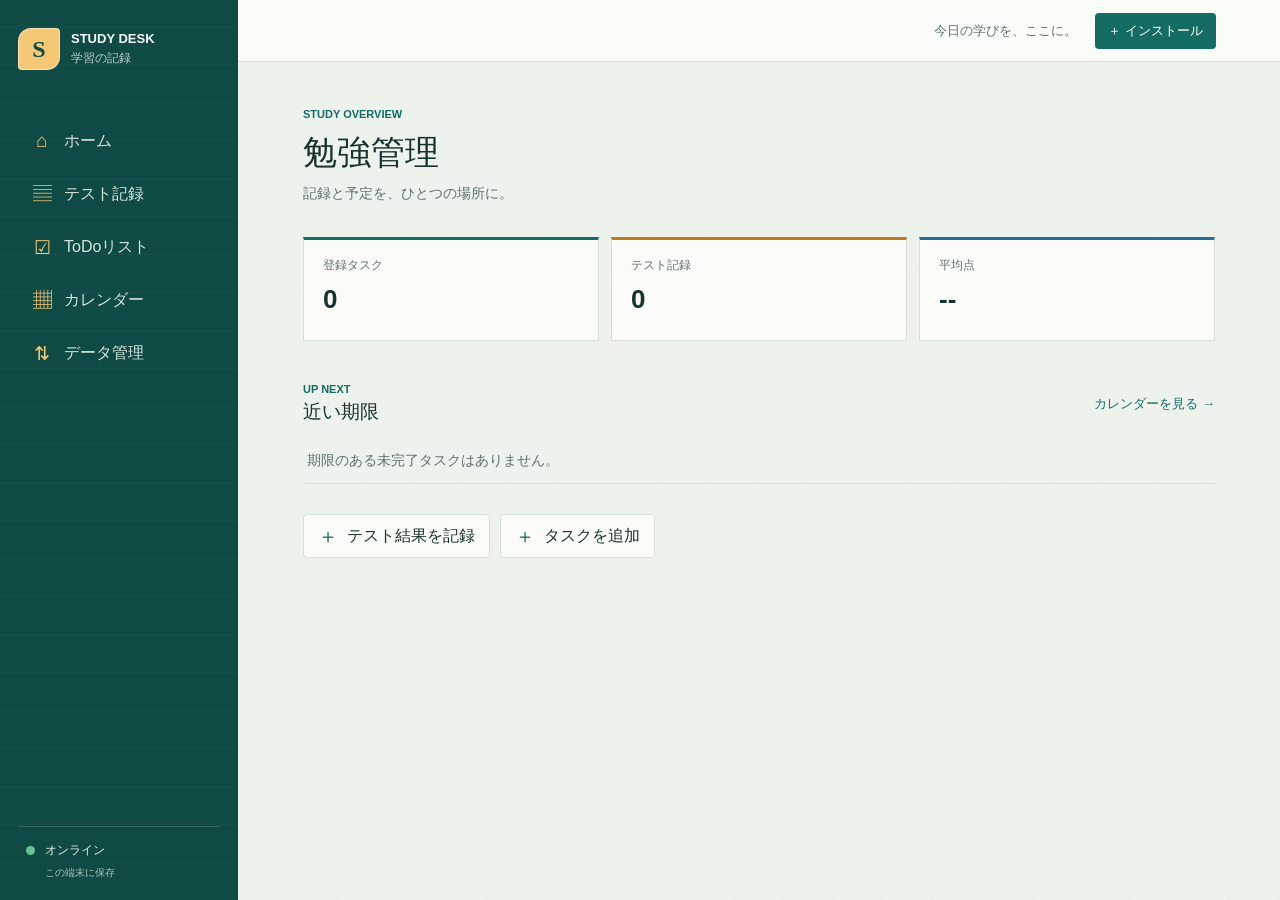
==== pwa/index.html @ 14d86eec "feat: add PWA support with icons, manifest, and service worker - Added icons for the PWA: icon-192.p" ====
<!doctype html>
<html lang="ja">
  <head>
    <meta charset="utf-8">
    <meta name="viewport" content="width=device-width, initial-scale=1, viewport-fit=cover">
    <meta name="theme-color" content="#146c63">
    <meta name="description" content="テスト記録とToDoを端末に保存して管理する勉強アプリ">
    <meta name="apple-mobile-web-app-capable" content="yes">
    <meta name="apple-mobile-web-app-status-bar-style" content="default">
    <link rel="manifest" href="./manifest.webmanifest">
    <link rel="icon" href="./icon.svg" type="image/svg+xml">
    <link rel="apple-touch-icon" href="./icon.svg">
    <link rel="stylesheet" href="./styles.css">
    <title>Study Desk</title>
  </head>
  <body>
    <div class="app-shell">
      <aside class="sidebar">
        <a class="brand" href="#home" data-page="home" aria-label="Study Desk ホーム">
          <span class="brand-mark" aria-hidden="true">S</span>
          <span><strong>STUDY DESK</strong><small>学習の記録</small></span>
        </a>
        <nav class="main-nav" aria-label="メインメニュー">
          <button type="button" data-page="home"><span class="nav-symbol">⌂</span>ホーム</button>
          <button type="button" data-page="tests"><span class="nav-symbol">▤</span>テスト記録</button>
          <button type="button" data-page="todos"><span class="nav-symbol">☑</span>ToDoリスト</button>
          <button type="button" data-page="calendar"><span class="nav-symbol">▦</span>カレンダー</button>
          <button type="button" data-page="data"><span class="nav-symbol">⇅</span>データ管理</button>
        </nav>
        <div class="sidebar-foot">
          <span class="status-dot" aria-hidden="true"></span>
          <span id="network-status" role="status">オンライン</span>
          <small>この端末に保存</small>
        </div>
      </aside>

      <div class="workspace">
        <header class="topbar">
          <div class="mobile-brand">
            <span class="brand-mark" aria-hidden="true">S</span>
            <strong>STUDY DESK</strong>
          </div>
          <span class="topbar-note">今日の学びを、ここに。</span>
          <button class="install-button" id="install-app" type="button" hidden>
            <span aria-hidden="true">＋</span> インストール
          </button>
        </header>

        <main class="main-content">
          <section class="screen" data-screen="home">
            <div class="page-heading">
              <p class="eyebrow">STUDY OVERVIEW</p>
              <h1>勉強管理</h1>
              <p class="page-lead">記録と予定を、ひとつの場所に。</p>
            </div>
            <div class="metric-grid" id="home-metrics" aria-label="学習状況"></div>
            <section class="content-section">
              <div class="section-heading">
                <div><p class="eyebrow">UP NEXT</p><h2>近い期限</h2></div>
                <button class="text-button" type="button" data-go="calendar">カレンダーを見る <span aria-hidden="true">→</span></button>
              </div>
              <ul class="upcoming-list" id="home-upcoming"></ul>
            </section>
            <div class="quick-actions">
              <button class="action-link" type="button" data-go="tests"><span>＋</span>テスト結果を記録</button>
              <button class="action-link" type="button" data-go="todos"><span>＋</span>タスクを追加</button>
            </div>
          </section>

          <section class="screen" data-screen="tests" hidden>
            <div class="page-heading">
              <p class="eyebrow">TEST LOG</p>
              <h1>テスト記録</h1>
              <p class="page-lead">結果を残して、次の学習につなげます。</p>
            </div>
            <form class="entry-form" id="test-form">
              <div class="form-heading"><span class="form-index">01</span><h2>結果を追加</h2></div>
              <label>テスト名<input name="exam" type="text" placeholder="例：2年前期期末テスト"></label>
              <div class="form-row">
                <label>教科<input name="subject" type="text" placeholder="例：数学II" required></label>
                <label>点数<input name="score" type="number" min="0" max="100" step="1" value="0" required></label>
              </div>
              <button class="primary-button" type="submit">記録する <span aria-hidden="true">＋</span></button>
            </form>
            <section class="content-section">
              <div class="section-heading">
                <div><p class="eyebrow">RESULTS</p><h2>記録一覧</h2></div>
                <label class="select-label"><span class="visually-hidden">テストを絞り込む</span><select id="test-filter"><option value="all">すべてのテスト</option></select></label>
              </div>
              <div class="score-summary" aria-label="テスト成績の集計">
                <div><span>記録数</span><strong id="test-count">0件</strong></div>
                <div><span>平均点</span><strong id="test-average">--</strong></div>
                <div><span>最高点</span><strong id="test-high">--</strong></div>
              </div>
              <div class="table-wrap">
                <table>
                  <thead><tr><th>テスト</th><th>教科</th><th>点数</th><th><span class="visually-hidden">操作</span></th></tr></thead>
                  <tbody id="test-results"></tbody>
                </table>
              </div>
            </section>
          </section>

          <section class="screen" data-screen="todos" hidden>
            <div class="page-heading">
              <p class="eyebrow">TASKS & DEADLINES</p>
              <h1>ToDoリスト</h1>
              <p class="page-lead">期限を決めて、ひとつずつ進めます。</p>
            </div>
            <form class="entry-form" id="todo-form">
              <div class="form-heading"><span class="form-index">01</span><h2>タスクを追加</h2></div>
              <label>すること<input name="task" type="text" placeholder="例：数学の課題 p.20〜25" required></label>
              <label class="date-label">期限 <span>任意</span><input name="dueDate" type="date"></label>
              <button class="primary-button" type="submit">追加する <span aria-hidden="true">＋</span></button>
            </form>
            <section class="content-section task-section">
              <div class="section-heading"><div><p class="eyebrow">IN PROGRESS</p><h2>未完了タスク</h2></div></div>
              <ul class="todo-list" id="todo-open"></ul>
            </section>
            <section class="content-section task-section completed-section">
              <div class="section-heading"><div><p class="eyebrow">DONE</p><h2>完了タスク</h2></div></div>
              <ul class="todo-list" id="todo-done"></ul>
            </section>
          </section>

          <section class="screen" data-screen="calendar" hidden>
            <div class="page-heading">
              <p class="eyebrow">PLAN YOUR MONTH</p>
              <h1>カレンダー</h1>
              <p class="page-lead">期限のあるタスクを月ごとに確認できます。</p>
            </div>
            <section class="calendar-section" aria-label="月間カレンダー">
              <div class="calendar-toolbar">
                <button class="month-button" id="calendar-previous" type="button" aria-label="前の月">←</button>
                <h2 id="calendar-title"></h2>
                <button class="month-button" id="calendar-next" type="button" aria-label="次の月">→</button>
              </div>
              <div class="calendar-grid" id="calendar-grid" role="grid" aria-labelledby="calendar-title"></div>
              <div class="calendar-legend"><span><i class="legend-dot open-dot"></i>未完了</span><span><i class="legend-dot done-dot"></i>完了</span></div>
            </section>
          </section>

          <section class="screen" data-screen="data" hidden>
            <div class="page-heading">
              <p class="eyebrow">LOCAL DATA</p>
              <h1>データ管理</h1>
              <p class="page-lead">記録はこのブラウザーの中に保存されます。</p>
            </div>
            <div class="data-counts">
              <p>テスト記録 <strong id="data-test-count">0</strong>件</p>
              <p>ToDo <strong id="data-todo-count">0</strong>件</p>
            </div>
            <section class="content-section transfer-section">
              <div class="section-heading"><div><p class="eyebrow">CSV TRANSFER</p><h2>読み込み・書き出し</h2></div></div>
              <div class="transfer-row">
                <div><strong>テスト記録</strong><span>既存の test_results.csv を読み込めます。</span></div>
                <label class="secondary-button file-button">CSVを読み込む<input id="import-tests" type="file" accept=".csv,text/csv"></label>
                <button class="secondary-button" id="export-tests" type="button">CSVを書き出す</button>
              </div>
              <div class="transfer-row">
                <div><strong>ToDoリスト</strong><span>既存の todo_list.csv を読み込めます。</span></div>
                <label class="secondary-button file-button">CSVを読み込む<input id="import-todos" type="file" accept=".csv,text/csv"></label>
                <button class="secondary-button" id="export-todos" type="button">CSVを書き出す</button>
              </div>
            </section>
            <p class="privacy-note">ブラウザーのデータを消去すると記録も削除されます。定期的にCSVへ書き出してください。</p>
          </section>
        </main>

        <nav class="mobile-nav" aria-label="メインメニュー">
          <button type="button" data-page="home"><span>⌂</span>ホーム</button>
          <button type="button" data-page="tests"><span>▤</span>テスト</button>
          <button type="button" data-page="todos"><span>☑</span>ToDo</button>
          <button type="button" data-page="calendar"><span>▦</span>予定</button>
          <button type="button" data-page="data"><span>⇅</span>データ</button>
        </nav>
      </div>
    </div>
    <script src="./app.js" defer></script>
  </body>
</html>
---- pwa/styles.css ----
:root {
  color-scheme: light;
  --ink: #18332f;
  --muted: #60716d;
  --paper: #fbfcf8;
  --canvas: #edf2ed;
  --line: #d6dfd8;
  --green: #146c63;
  --green-dark: #104a45;
  --green-pale: #e4f1ec;
  --blue: #286c9c;
  --blue-pale: #e8f1f8;
  --red: #bb4b42;
  --red-pale: #faeae6;
  --amber: #bc7b1d;
  --shadow: 0 12px 34px rgb(24 51 47 / 7%);
  font-family: "Yu Gothic UI", "Hiragino Kaku Gothic ProN", Meiryo, sans-serif;
  color: var(--ink);
  background: var(--canvas);
  font-synthesis: none;
  text-rendering: optimizeLegibility;
}

* {
  box-sizing: border-box;
}

body {
  min-width: 320px;
  min-height: 100vh;
  margin: 0;
  background:
    repeating-linear-gradient(135deg, transparent 0 34px, rgb(20 108 99 / 2%) 34px 35px),
    var(--canvas);
  letter-spacing: 0;
}

button,
input,
select {
  font: inherit;
  letter-spacing: 0;
}

button {
  color: inherit;
}

button:focus-visible,
a:focus-visible,
input:focus-visible,
select:focus-visible {
  outline: 3px solid #e2a54a;
  outline-offset: 3px;
}

.app-shell {
  min-height: 100vh;
}

.sidebar {
  position: fixed;
  z-index: 5;
  inset: 0 auto 0 0;
  display: flex;
  width: 238px;
  flex-direction: column;
  padding: 28px 18px 20px;
  color: #f5faf7;
  background: var(--green-dark);
  background-image: repeating-linear-gradient(0deg, transparent 0 37px, rgb(255 255 255 / 3%) 37px 38px);
}

.brand {
  display: flex;
  align-items: center;
  gap: 11px;
  color: inherit;
  text-decoration: none;
}

.brand-mark {
  display: grid;
  width: 42px;
  aspect-ratio: 1;
  place-items: center;
  border: 1px solid rgb(255 255 255 / 45%);
  border-radius: 13px 4px 13px 4px;
  color: var(--green-dark);
  background: #f4c875;
  font-family: Georgia, "Yu Mincho", serif;
  font-size: 24px;
  font-weight: 700;
}

.brand strong,
.brand small {
  display: block;
}

.brand strong {
  font-size: 13px;
}

.brand small {
  margin-top: 4px;
  color: #b6d0c7;
  font-size: 12px;
}

.main-nav {
  display: grid;
  gap: 7px;
  margin-top: 48px;
}

.main-nav button,
.mobile-nav button {
  display: flex;
  align-items: center;
  gap: 12px;
  min-height: 46px;
  padding: 0 13px;
  border: 1px solid transparent;
  border-radius: 5px;
  color: #d4e4de;
  background: transparent;
  text-align: left;
  cursor: pointer;
}

.main-nav button:hover,
.main-nav button.is-active {
  border-color: rgb(255 255 255 / 14%);
  color: #fff;
  background: rgb(255 255 255 / 10%);
}

.nav-symbol {
  width: 20px;
  color: #f4c875;
  font-size: 19px;
  text-align: center;
}

.sidebar-foot {
  display: grid;
  grid-template-columns: 10px 1fr;
  align-items: center;
  gap: 7px 9px;
  margin-top: auto;
  padding: 15px 8px 0;
  border-top: 1px solid rgb(255 255 255 / 16%);
  color: #e2eee8;
  font-size: 12px;
}

.sidebar-foot small {
  grid-column: 2;
  color: #a9c5bb;
}

.status-dot,
.legend-dot {
  width: 9px;
  height: 9px;
  border-radius: 50%;
  background: #67c491;
}

.status-dot.is-offline {
  background: #e7a44a;
}

.workspace {
  min-height: 100vh;
  margin-left: 238px;
}

.topbar {
  position: sticky;
  z-index: 4;
  top: 0;
  display: flex;
  min-height: 62px;
  align-items: center;
  justify-content: flex-end;
  gap: 18px;
  padding: 0 5vw;
  border-bottom: 1px solid var(--line);
  background: rgb(251 252 248 / 94%);
  backdrop-filter: blur(12px);
}

.topbar-note {
  color: var(--muted);
  font-size: 13px;
}

.install-button,
.primary-button,
.secondary-button,
.action-link,
.month-button,
.text-button,
.icon-button {
  border: 0;
  cursor: pointer;
}

.install-button {
  min-height: 36px;
  padding: 0 13px;
  border-radius: 4px;
  color: white;
  background: var(--green);
  font-size: 13px;
}

.install-button[hidden] {
  display: none;
}

.main-content {
  width: min(1040px, 100%);
  margin: 0 auto;
  padding: 46px 5vw 80px;
}

.screen[hidden] {
  display: none;
}

.page-heading {
  margin-bottom: 34px;
}

.eyebrow {
  margin: 0 0 10px;
  color: var(--green);
  font-size: 11px;
  font-weight: 700;
}

h1,
h2,
p {
  margin-top: 0;
}

h1,
h2 {
  color: var(--ink);
}

h1 {
  margin-bottom: 9px;
  font-family: Georgia, "Yu Mincho", serif;
  font-size: 34px;
  font-weight: 600;
}

.page-lead {
  margin-bottom: 0;
  color: var(--muted);
  font-size: 14px;
}

.metric-grid {
  display: grid;
  grid-template-columns: repeat(3, minmax(0, 1fr));
  gap: 12px;
  margin-bottom: 42px;
}

.metric {
  min-height: 104px;
  padding: 17px 19px;
  border: 1px solid var(--line);
  border-top: 3px solid var(--green);
  background: var(--paper);
}

.metric:nth-child(2) {
  border-top-color: var(--amber);
}

.metric:nth-child(3) {
  border-top-color: var(--blue);
}

.metric span,
.metric strong {
  display: block;
}

.metric span,
.score-summary span {
  color: var(--muted);
  font-size: 12px;
}

.metric strong {
  margin-top: 10px;
  font-size: 26px;
}

.metric small {
  margin-left: 4px;
  font-size: 13px;
}

.content-section {
  margin-top: 32px;
}

.section-heading {
  display: flex;
  align-items: center;
  justify-content: space-between;
  gap: 16px;
  margin-bottom: 14px;
}

.section-heading h2,
.form-heading h2,
.calendar-toolbar h2 {
  margin-bottom: 0;
  font-size: 19px;
}

.section-heading .eyebrow {
  margin-bottom: 4px;
}

.text-button {
  padding: 8px 0 8px 8px;
  color: var(--green);
  background: transparent;
  font-size: 13px;
}

.upcoming-list,
.todo-list {
  margin: 0;
  padding: 0;
  list-style: none;
}

.upcoming-list li {
  display: flex;
  align-items: baseline;
  gap: 18px;
  padding: 13px 4px;
  border-bottom: 1px solid var(--line);
  font-size: 14px;
}

.upcoming-list time,
.todo-copy time {
  flex: 0 0 auto;
  color: var(--green);
  font-size: 12px;
  font-weight: 700;
}

.empty-state {
  color: var(--muted);
  font-size: 13px;
}

.quick-actions {
  display: flex;
  flex-wrap: wrap;
  gap: 10px;
  margin-top: 30px;
}

.action-link {
  display: flex;
  min-height: 44px;
  align-items: center;
  gap: 9px;
  padding: 0 14px;
  border: 1px solid var(--line);
  border-radius: 4px;
  background: var(--paper);
}

.action-link span {
  color: var(--green);
  font-size: 20px;
}

.entry-form {
  display: grid;
  gap: 17px;
  max-width: 680px;
  margin-bottom: 40px;
  padding: 22px;
  border: 1px solid var(--line);
  border-left: 4px solid var(--green);
  background: var(--paper);
}

.form-heading {
  display: flex;
  align-items: center;
  gap: 12px;
  margin-bottom: 2px;
}

.form-index {
  color: var(--amber);
  font-family: Georgia, "Yu Mincho", serif;
  font-size: 17px;
}

.entry-form label {
  display: grid;
  gap: 7px;
  color: var(--ink);
  font-size: 13px;
  font-weight: 700;
}

.entry-form input,
.select-label select {
  width: 100%;
  min-height: 43px;
  padding: 9px 11px;
  border: 1px solid #bccbc2;
  border-radius: 3px;
  color: var(--ink);
  background: #fff;
}

.entry-form input::placeholder {
  color: #929f99;
  font-weight: 400;
}

.form-row {
  display: grid;
  grid-template-columns: 1fr 150px;
  gap: 13px;
}

.date-label span {
  display: inline;
  color: var(--muted);
  font-size: 11px;
  font-weight: 400;
}

.primary-button {
  display: flex;
  min-height: 45px;
  align-items: center;
  justify-content: center;
  gap: 10px;
  padding: 0 18px;
  border-radius: 3px;
  color: white;
  background: var(--green);
  font-weight: 700;
}

.primary-button:hover,
.install-button:hover {
  background: #0f574f;
}

.table-wrap {
  overflow-x: auto;
  border-top: 1px solid var(--line);
}

table {
  width: 100%;
  border-collapse: collapse;
  background: var(--paper);
  text-align: left;
}

th,
td {
  padding: 12px 10px;
  border-bottom: 1px solid var(--line);
  font-size: 13px;
}

th {
  color: var(--muted);
  font-size: 11px;
}

.score-cell {
  color: var(--green-dark);
  font-weight: 700;
}

.score-cell small {
  margin-left: 3px;
}

.icon-button {
  padding: 6px 8px;
  border: 1px solid var(--line);
  border-radius: 3px;
  color: var(--muted);
  background: transparent;
  font-size: 11px;
}

.icon-button:hover {
  border-color: var(--red);
  color: var(--red);
}

.score-summary,
.data-counts {
  display: flex;
  gap: 20px;
  margin: 15px 0;
}

.score-summary div {
  display: grid;
  gap: 5px;
}

.score-summary strong {
  font-size: 15px;
}

.select-label select {
  width: auto;
  min-width: 150px;
  min-height: 38px;
  font-size: 12px;
}

.todo-row {
  display: grid;
  grid-template-columns: 28px minmax(0, 1fr) auto;
  align-items: center;
  gap: 12px;
  min-height: 65px;
  padding: 10px 4px;
  border-bottom: 1px solid var(--line);
}

.todo-check {
  position: relative;
  display: grid;
  width: 25px;
  height: 25px;
  place-items: center;
}

.todo-check input {
  position: absolute;
  width: 25px;
  height: 25px;
  margin: 0;
  opacity: 0;
  cursor: pointer;
}

.checkmark {
  width: 21px;
  height: 21px;
  border: 1px solid #91a49a;
  border-radius: 3px;
  background: var(--paper);
}

.todo-check input:checked + .checkmark {
  border-color: var(--green);
  background: var(--green);
}

.todo-check input:checked + .checkmark::after {
  display: block;
  width: 6px;
  height: 11px;
  margin: 2px 0 0 6px;
  border: solid #fff;
  border-width: 0 2px 2px 0;
  content: "";
  transform: rotate(45deg);
}

.todo-copy {
  display: grid;
  gap: 5px;
  min-width: 0;
}

.todo-copy strong {
  overflow-wrap: anywhere;
  font-size: 14px;
}

.todo-row.is-done .todo-copy strong {
  color: var(--muted);
  text-decoration: line-through;
}

.todo-row.is-done .todo-copy time {
  color: var(--muted);
}

.completed-section {
  margin-top: 38px;
}

.calendar-section {
  max-width: 940px;
  padding: 18px;
  border: 1px solid var(--line);
  background: var(--paper);
}

.calendar-toolbar {
  display: grid;
  grid-template-columns: 42px 1fr 42px;
  align-items: center;
  gap: 10px;
  margin-bottom: 17px;
  text-align: center;
}

.month-button {
  width: 42px;
  height: 40px;
  border: 1px solid var(--line);
  border-radius: 3px;
  background: white;
  font-size: 20px;
}

.month-button:hover {
  color: var(--green);
  border-color: var(--green);
}

.calendar-grid {
  display: grid;
  grid-template-columns: repeat(7, minmax(0, 1fr));
  gap: 4px;
}

.weekday,
.calendar-day {
  min-width: 0;
  border: 1px solid var(--line);
}

.weekday {
  padding: 8px 4px;
  background: #f1f5f1;
  font-size: 12px;
  font-weight: 700;
  text-align: center;
}

.weekday.saturday,
.calendar-day.saturday {
  color: var(--blue);
}

.weekday.sunday,
.calendar-day.sunday {
  color: var(--red);
}

.calendar-day {
  min-height: 96px;
  padding: 7px;
  background: white;
}

.calendar-day.saturday {
  background: #f4f8fb;
}

.calendar-day.sunday {
  background: #fdf6f4;
}

.calendar-day.outside-month {
  color: #9aa69f;
  background: #f1f3f0;
}

.calendar-date {
  display: block;
  margin-bottom: 5px;
  color: var(--ink);
  font-size: 12px;
  font-weight: 700;
}

.calendar-day.saturday .calendar-date {
  color: var(--blue);
}

.calendar-day.sunday .calendar-date {
  color: var(--red);
}

.calendar-task {
  display: block;
  overflow-wrap: anywhere;
  margin-top: 4px;
  padding: 4px 5px;
  border-left: 2px solid var(--green);
  color: var(--ink);
  background: var(--green-pale);
  font-size: 10px;
  line-height: 1.4;
}

.calendar-task.is-done {
  border-color: #87948d;
  color: var(--muted);
  background: #edf0ed;
  text-decoration: line-through;
}

.calendar-legend {
  display: flex;
  gap: 17px;
  margin-top: 13px;
  color: var(--muted);
  font-size: 11px;
}

.calendar-legend span {
  display: flex;
  align-items: center;
  gap: 6px;
}

.done-dot {
  background: #87948d;
}

.data-counts {
  padding: 13px 0;
  border-top: 1px solid var(--line);
  border-bottom: 1px solid var(--line);
}

.data-counts p {
  margin: 0;
  color: var(--muted);
  font-size: 13px;
}

.data-counts strong {
  margin-left: 5px;
  color: var(--ink);
}

.transfer-section {
  max-width: 780px;
}

.transfer-row {
  display: grid;
  grid-template-columns: minmax(0, 1fr) auto auto;
  align-items: center;
  gap: 10px;
  padding: 15px 0;
  border-bottom: 1px solid var(--line);
}

.transfer-row > div {
  display: grid;
  gap: 5px;
}

.transfer-row strong {
  font-size: 13px;
}

.transfer-row span {
  color: var(--muted);
  font-size: 11px;
}

.secondary-button {
  display: inline-flex;
  min-height: 36px;
  align-items: center;
  justify-content: center;
  padding: 0 11px;
  border: 1px solid var(--line);
  border-radius: 3px;
  color: var(--ink);
  background: white;
  font-size: 11px;
  white-space: nowrap;
}

.secondary-button:hover {
  border-color: var(--green);
  color: var(--green);
}

.file-button {
  position: relative;
  overflow: hidden;
  cursor: pointer;
}

.file-button input {
  position: absolute;
  inset: 0;
  opacity: 0;
  cursor: pointer;
}

.privacy-note {
  max-width: 780px;
  margin-top: 22px;
  color: var(--muted);
  font-size: 12px;
  line-height: 1.7;
}

.mobile-brand,
.mobile-nav {
  display: none;
}

.visually-hidden {
  position: absolute;
  overflow: hidden;
  width: 1px;
  height: 1px;
  clip: rect(0, 0, 0, 0);
  white-space: nowrap;
  clip-path: inset(50%);
}

@media (max-width: 760px) {
  .sidebar {
    display: none;
  }

  .workspace {
    margin-left: 0;
  }

  .topbar {
    justify-content: space-between;
    min-height: 58px;
    padding: 0 16px;
  }

  .mobile-brand {
    display: flex;
    align-items: center;
    gap: 8px;
    font-size: 12px;
  }

  .mobile-brand .brand-mark {
    width: 31px;
    border-radius: 9px 3px 9px 3px;
    font-size: 18px;
  }

  .topbar-note {
    display: none;
  }

  .install-button {
    min-height: 34px;
    padding: 0 9px;
    font-size: 11px;
  }

  .main-content {
    padding: 30px 16px calc(96px + env(safe-area-inset-bottom));
  }

  .page-heading {
    margin-bottom: 25px;
  }

  h1 {
    font-size: 29px;
  }

  .metric-grid {
    gap: 7px;
    margin-bottom: 32px;
  }

  .metric {
    min-height: 88px;
    padding: 12px 9px;
  }

  .metric span {
    font-size: 10px;
  }

  .metric strong {
    font-size: 21px;
  }

  .form-row {
    grid-template-columns: minmax(0, 1fr) 105px;
    gap: 9px;
  }

  .entry-form {
    padding: 17px 14px;
  }

  .calendar-section {
    padding: 11px 8px;
  }

  .calendar-grid {
    gap: 2px;
  }

  .weekday {
    padding: 7px 1px;
    font-size: 11px;
  }

  .calendar-day {
    min-height: 72px;
    padding: 4px 3px;
  }

  .calendar-date {
    margin-bottom: 3px;
    font-size: 11px;
  }

  .calendar-task {
    margin-top: 3px;
    padding: 3px 2px;
    font-size: 9px;
  }

  .transfer-row {
    grid-template-columns: 1fr 1fr;
    gap: 8px;
  }

  .transfer-row > div {
    grid-column: 1 / -1;
  }

  .secondary-button {
    width: 100%;
    padding: 0 6px;
    white-space: normal;
    text-align: center;
  }

  .mobile-nav {
    position: fixed;
    z-index: 10;
    inset: auto 0 0;
    display: grid;
    grid-template-columns: repeat(5, minmax(0, 1fr));
    padding: 7px 5px calc(7px + env(safe-area-inset-bottom));
    border-top: 1px solid var(--line);
    background: rgb(251 252 248 / 97%);
    backdrop-filter: blur(12px);
  }

  .mobile-nav button {
    display: grid;
    min-width: 0;
    min-height: 48px;
    justify-items: center;
    align-content: center;
    gap: 2px;
    padding: 2px;
    border-radius: 4px;
    color: var(--muted);
    font-size: 9px;
    text-align: center;
  }

  .mobile-nav button span {
    font-size: 17px;
    line-height: 1.1;
  }

  .mobile-nav button.is-active {
    color: var(--green);
    background: var(--green-pale);
  }
}

@media (max-width: 380px) {
  .main-content {
    padding-right: 11px;
    padding-left: 11px;
  }

  .calendar-section {
    margin-right: -4px;
    margin-left: -4px;
    padding-right: 5px;
    padding-left: 5px;
  }

  .calendar-day {
    min-height: 65px;
    padding-right: 2px;
    padding-left: 2px;
  }
}
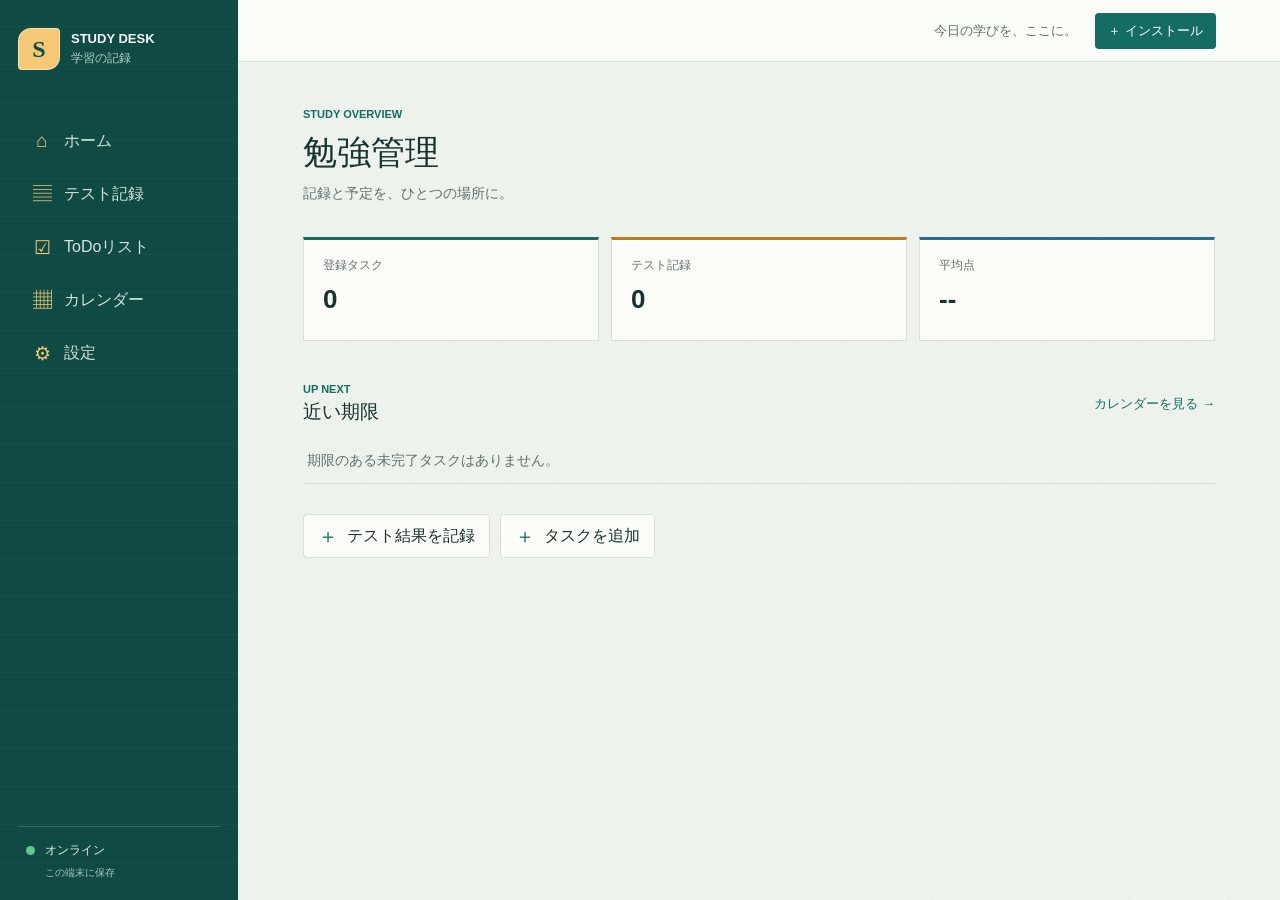
==== commit d3242656: "Add PWA support with manifest, service worker, and styles - Created a manifest file for the PWA with" ====
--- a/pwa/index.html
+++ b/pwa/index.html
@@ -10,7 +10,7 @@
     <link rel="manifest" href="./manifest.webmanifest">
     <link rel="icon" href="./icon.svg" type="image/svg+xml">
     <link rel="apple-touch-icon" href="./icon.svg">
-    <link rel="stylesheet" href="./styles.css">
+    <link rel="stylesheet" href="./styles.css?v=4">
     <title>Study Desk</title>
   </head>
   <body>
@@ -25,7 +25,7 @@
           <button type="button" data-page="tests"><span class="nav-symbol">▤</span>テスト記録</button>
           <button type="button" data-page="todos"><span class="nav-symbol">☑</span>ToDoリスト</button>
           <button type="button" data-page="calendar"><span class="nav-symbol">▦</span>カレンダー</button>
-          <button type="button" data-page="data"><span class="nav-symbol">⇅</span>データ管理</button>
+          <button type="button" data-page="settings"><span class="nav-symbol">⚙</span>設定</button>
         </nav>
         <div class="sidebar-foot">
           <span class="status-dot" aria-hidden="true"></span>
@@ -89,7 +89,7 @@
               </div>
               <div class="score-summary" aria-label="テスト成績の集計">
                 <div><span>記録数</span><strong id="test-count">0件</strong></div>
-                <div><span>平均点</span><strong id="test-average">--</strong></div>
+                <div><span id="test-average-label">平均点</span><strong id="test-average">--</strong></div>
                 <div><span>最高点</span><strong id="test-high">--</strong></div>
               </div>
               <div class="table-wrap">
@@ -109,7 +109,8 @@
             </div>
             <form class="entry-form" id="todo-form">
               <div class="form-heading"><span class="form-index">01</span><h2>タスクを追加</h2></div>
-              <label>すること<input name="task" type="text" placeholder="例：数学の課題 p.20〜25" required></label>
+              <label class="date-label">件名 <span>必須</span><input name="task" type="text" placeholder="例：数学の課題" required></label>
+              <label class="date-label">範囲 <span>任意</span><input name="scope" type="text" placeholder="例：p.20〜25"></label>
               <label class="date-label">期限 <span>任意</span><input name="dueDate" type="date"></label>
               <button class="primary-button" type="submit">追加する <span aria-hidden="true">＋</span></button>
             </form>
@@ -140,16 +141,43 @@
             </section>
           </section>
 
-          <section class="screen" data-screen="data" hidden>
-            <div class="page-heading">
-              <p class="eyebrow">LOCAL DATA</p>
-              <h1>データ管理</h1>
-              <p class="page-lead">記録はこのブラウザーの中に保存されます。</p>
-            </div>
-            <div class="data-counts">
-              <p>テスト記録 <strong id="data-test-count">0</strong>件</p>
-              <p>ToDo <strong id="data-todo-count">0</strong>件</p>
-            </div>
+          <section class="screen" data-screen="settings" hidden>
+            <div class="page-heading">
+              <p class="eyebrow">PREFERENCES</p>
+              <h1>設定</h1>
+              <p class="page-lead">テーマや通知、データの管理ができます。</p>
+            </div>
+            <section class="content-section settings-section">
+              <div class="section-heading"><div><p class="eyebrow">APPEARANCE</p><h2>テーマ</h2></div></div>
+              <div class="settings-card">
+                <div><strong>表示モード</strong><span>画面の明るさを切り替えます。</span></div>
+                <label class="settings-control"><span class="visually-hidden">表示モード</span>
+                  <select id="theme-select">
+                    <option value="light">ライト</option>
+                    <option value="dark">ダーク</option>
+                  </select>
+                </label>
+              </div>
+            </section>
+            <section class="content-section settings-section">
+              <div class="section-heading"><div><p class="eyebrow">REMINDERS</p><h2>期限通知</h2></div></div>
+              <div class="settings-card notification-settings">
+                <div>
+                  <strong>ToDoの期限を通知</strong>
+                  <span id="notification-status" role="status">通知はオフです。</span>
+                </div>
+                <button class="secondary-button" id="notification-toggle" type="button">通知を有効にする</button>
+                <label class="settings-control">
+                  <span>通知するタイミング</span>
+                  <select id="notification-timing">
+                    <option value="0">期限当日</option>
+                    <option value="1">1日前と当日</option>
+                    <option value="3">3日前・1日前・当日</option>
+                  </select>
+                </label>
+                <p class="settings-note">通知を受け取るにはブラウザーの許可が必要です。通知はこのアプリを開いている間に確認されます。アプリを閉じている間の通知は行われません。</p>
+              </div>
+            </section>
             <section class="content-section transfer-section">
               <div class="section-heading"><div><p class="eyebrow">CSV TRANSFER</p><h2>読み込み・書き出し</h2></div></div>
               <div class="transfer-row">
@@ -162,8 +190,35 @@
                 <label class="secondary-button file-button">CSVを読み込む<input id="import-todos" type="file" accept=".csv,text/csv"></label>
                 <button class="secondary-button" id="export-todos" type="button">CSVを書き出す</button>
               </div>
-            </section>
-            <p class="privacy-note">ブラウザーのデータを消去すると記録も削除されます。定期的にCSVへ書き出してください。</p>
+              <p class="privacy-note">ブラウザーのデータを消去すると記録も削除されます。定期的にCSVへ書き出してください。</p>
+            </section>
+            <section class="content-section settings-section">
+              <div class="section-heading"><div><p class="eyebrow">UPDATE HISTORY</p><h2>アップデート履歴</h2></div></div>
+              <ol class="update-history">
+                <li><time datetime="2026-10-27">2026-10-27</time><div>
+                  <strong>ToDoリストの「範囲」の追加</strong>
+                  <span>課題などの範囲を別で記述できるようにしました</span>
+                  <strong>ToDoリストの編集機能追加</strong>
+                  <span>既に追加したタスクを編集できるようにしました</span>
+                  <strong>カレンダーの日付のハイライト</strong>
+                  <span>カレンダーの今日の日付をハイライトするようにしました</span>
+                  <strong>ダークモード、通知の追加</strong>
+                  <span>ダークモードで表示できるようになりました<br>ToDoリストで期限が設定されているタスクに通知が来るようにしました</span>
+                  <strong>設定タブの追加</strong>
+                  <span>表示モードの変更や通知の設定ができるようにしました</span>
+                </div></li>
+                <li><time datetime="2026-10-09">2026-10-09</time><div>
+                  <strong>完了したタスクの変更</strong>
+                  <span>ToDoリストで完了したタスクがタスク完了リストに移動するようにしました</span>
+                  <strong>ToDoリストの期限設定</strong>
+                  <span>ToDoリストで期限を決められるようにしました</span>
+                  <strong>カレンダーの追加</strong>
+                  <span>カレンダーで予定をまとめて見れるようにしました</span>
+                  <strong>インストール追加</strong>
+                  <span>webからインストールしてオフラインで使えるようにしました</span>
+                </div></li>
+              </ol>
+            </section>
           </section>
         </main>
 
@@ -172,10 +227,10 @@
           <button type="button" data-page="tests"><span>▤</span>テスト</button>
           <button type="button" data-page="todos"><span>☑</span>ToDo</button>
           <button type="button" data-page="calendar"><span>▦</span>予定</button>
-          <button type="button" data-page="data"><span>⇅</span>データ</button>
+          <button type="button" data-page="settings"><span>⚙</span>設定</button>
         </nav>
       </div>
     </div>
-    <script src="./app.js" defer></script>
+    <script src="./app.js?v=4" defer></script>
   </body>
 </html>
--- a/pwa/styles.css
+++ b/pwa/styles.css
@@ -21,6 +21,22 @@
   text-rendering: optimizeLegibility;
 }
 
+html[data-theme="dark"] {
+  color-scheme: dark;
+  --ink: #e4eee9;
+  --muted: #a4b5ad;
+  --paper: #1d2a27;
+  --canvas: #111a18;
+  --line: #394943;
+  --green: #70c8ae;
+  --green-dark: #0c302d;
+  --green-pale: #29473f;
+  --blue: #8bc6ed;
+  --red: #f09a8e;
+  --amber: #e8b861;
+  --shadow: 0 12px 34px rgb(0 0 0 / 24%);
+}
+
 * {
   box-sizing: border-box;
 }
@@ -364,6 +380,15 @@
   font-weight: 700;
 }
 
+.upcoming-scope,
+.todo-scope {
+  display: block;
+  margin-top: 4px;
+  color: var(--muted);
+  font-size: 11px;
+  font-weight: 400;
+}
+
 .empty-state {
   color: var(--muted);
   font-size: 13px;
@@ -551,6 +576,55 @@
   border-bottom: 1px solid var(--line);
 }
 
+.todo-actions {
+  display: flex;
+  gap: 6px;
+}
+
+.todo-edit-button:hover {
+  border-color: var(--green);
+  color: var(--green);
+}
+
+.todo-edit-form {
+  display: grid;
+  grid-column: 2 / -1;
+  grid-template-columns: minmax(0, 1fr) minmax(0, 1fr) minmax(130px, 190px) auto;
+  align-items: end;
+  gap: 9px;
+}
+
+.todo-edit-form label {
+  display: grid;
+  gap: 5px;
+  color: var(--muted);
+  font-size: 11px;
+  font-weight: 700;
+}
+
+.todo-edit-form input {
+  width: 100%;
+  min-height: 38px;
+  padding: 7px 9px;
+  border: 1px solid #bccbc2;
+  border-radius: 3px;
+  color: var(--ink);
+  background: white;
+  font-size: 12px;
+}
+
+.todo-edit-actions {
+  display: flex;
+  gap: 6px;
+}
+
+.todo-edit-actions .primary-button,
+.todo-edit-actions .secondary-button {
+  min-height: 38px;
+  padding: 0 10px;
+  font-size: 11px;
+}
+
 .todo-check {
   position: relative;
   display: grid;
@@ -695,12 +769,33 @@
   background: #f1f3f0;
 }
 
+.calendar-day.is-today {
+  border: 2px solid #c17a13;
+  background: #fff8e8;
+}
+
 .calendar-date {
-  display: block;
+  display: flex;
+  align-items: center;
+  gap: 6px;
   margin-bottom: 5px;
   color: var(--ink);
   font-size: 12px;
   font-weight: 700;
+}
+
+.calendar-date-number {
+  display: inline-grid;
+  width: 25px;
+  height: 25px;
+  flex: 0 0 auto;
+  place-items: center;
+  border-radius: 50%;
+}
+
+.calendar-date.is-today .calendar-date-number {
+  color: white;
+  background: #a85d00;
 }
 
 .calendar-day.saturday .calendar-date {
@@ -723,6 +818,13 @@
   line-height: 1.4;
 }
 
+.calendar-task small {
+  display: block;
+  margin-top: 2px;
+  font-size: 9px;
+  font-weight: 400;
+}
+
 .calendar-task.is-done {
   border-color: #87948d;
   color: var(--muted);
@@ -811,6 +913,109 @@
   color: var(--green);
 }
 
+.settings-section,
+.transfer-section {
+  max-width: 780px;
+}
+
+.settings-card {
+  display: grid;
+  grid-template-columns: minmax(0, 1fr) auto;
+  align-items: center;
+  gap: 16px;
+  padding: 17px 0;
+  border-bottom: 1px solid var(--line);
+}
+
+.settings-card > div {
+  display: grid;
+  gap: 5px;
+}
+
+.settings-card strong {
+  font-size: 13px;
+}
+
+.settings-card span,
+.settings-note {
+  color: var(--muted);
+  font-size: 12px;
+  line-height: 1.6;
+}
+
+.settings-control {
+  display: grid;
+  gap: 6px;
+  color: var(--muted);
+  font-size: 11px;
+}
+
+.settings-control select {
+  min-width: 170px;
+  min-height: 38px;
+  padding: 6px 9px;
+  border: 1px solid var(--line);
+  border-radius: 3px;
+  color: var(--ink);
+  background: var(--paper);
+}
+
+.notification-settings .secondary-button {
+  min-width: 150px;
+  font-size: 12px;
+}
+
+.notification-settings .secondary-button:disabled {
+  opacity: 0.6;
+  cursor: not-allowed;
+}
+
+.notification-settings .settings-control,
+.settings-note {
+  grid-column: 1 / -1;
+}
+
+.settings-note {
+  margin: 0;
+}
+
+.update-history {
+  display: grid;
+  gap: 0;
+  margin: 0;
+  padding: 0;
+  list-style: none;
+}
+
+.update-history li {
+  display: grid;
+  grid-template-columns: 105px minmax(0, 1fr);
+  gap: 14px;
+  padding: 15px 4px;
+  border-bottom: 1px solid var(--line);
+}
+
+.update-history time {
+  color: var(--green);
+  font-size: 12px;
+  font-weight: 700;
+}
+
+.update-history li div {
+  display: grid;
+  gap: 5px;
+}
+
+.update-history strong {
+  font-size: 13px;
+}
+
+.update-history span {
+  color: var(--muted);
+  font-size: 12px;
+  line-height: 1.6;
+}
+
 .file-button {
   position: relative;
   overflow: hidden;
@@ -924,6 +1129,18 @@
     padding: 17px 14px;
   }
 
+  .todo-edit-form {
+    grid-template-columns: minmax(0, 1fr) minmax(0, 1fr);
+  }
+
+  .todo-edit-actions {
+    grid-column: 1 / -1;
+  }
+
+  .todo-edit-actions button {
+    flex: 1;
+  }
+
   .calendar-section {
     padding: 11px 8px;
   }
@@ -943,8 +1160,14 @@
   }
 
   .calendar-date {
+    gap: 3px;
     margin-bottom: 3px;
-    font-size: 11px;
+    font-size: 10px;
+  }
+
+  .calendar-date-number {
+    width: 21px;
+    height: 21px;
   }
 
   .calendar-task {
@@ -956,6 +1179,26 @@
   .transfer-row {
     grid-template-columns: 1fr 1fr;
     gap: 8px;
+  }
+
+  .settings-card {
+    grid-template-columns: 1fr;
+    gap: 12px;
+  }
+
+  .settings-control select,
+  .notification-settings .secondary-button {
+    width: 100%;
+  }
+
+  .notification-settings .settings-control,
+  .settings-note {
+    grid-column: auto;
+  }
+
+  .update-history li {
+    grid-template-columns: 1fr;
+    gap: 6px;
   }
 
   .transfer-row > div {
@@ -1024,4 +1267,73 @@
     padding-right: 2px;
     padding-left: 2px;
   }
+}
+
+html[data-theme="dark"] .topbar,
+html[data-theme="dark"] .mobile-nav {
+  border-color: var(--line);
+  background: rgb(24 35 32 / 96%);
+}
+
+html[data-theme="dark"] .entry-form input,
+html[data-theme="dark"] .select-label select,
+html[data-theme="dark"] .todo-edit-form input,
+html[data-theme="dark"] .month-button,
+html[data-theme="dark"] .secondary-button,
+html[data-theme="dark"] .settings-control select,
+html[data-theme="dark"] table,
+html[data-theme="dark"] .calendar-day {
+  border-color: var(--line);
+  color: var(--ink);
+  background: #1a2623;
+}
+
+html[data-theme="dark"] .weekday {
+  border-color: var(--line);
+  background: #263630;
+}
+
+html[data-theme="dark"] .calendar-day.saturday {
+  background: #1b2b32;
+}
+
+html[data-theme="dark"] .calendar-day.sunday {
+  background: #302322;
+}
+
+html[data-theme="dark"] .calendar-day.outside-month {
+  color: #788780;
+  background: #18211f;
+}
+
+html[data-theme="dark"] .calendar-day.is-today {
+  border-color: #e1aa48;
+  background: #38301f;
+}
+
+html[data-theme="dark"] .calendar-date-number {
+  color: var(--ink);
+}
+
+html[data-theme="dark"] .calendar-date.is-today .calendar-date-number {
+  color: #1d211c;
+  background: #e1aa48;
+}
+
+html[data-theme="dark"] .calendar-task {
+  color: var(--ink);
+  background: #29473f;
+}
+
+html[data-theme="dark"] .calendar-task.is-done {
+  color: var(--muted);
+  background: #303b37;
+}
+
+html[data-theme="dark"] .transfer-row,
+html[data-theme="dark"] .todo-row,
+html[data-theme="dark"] .upcoming-list li,
+html[data-theme="dark"] th,
+html[data-theme="dark"] td {
+  border-color: var(--line);
 }
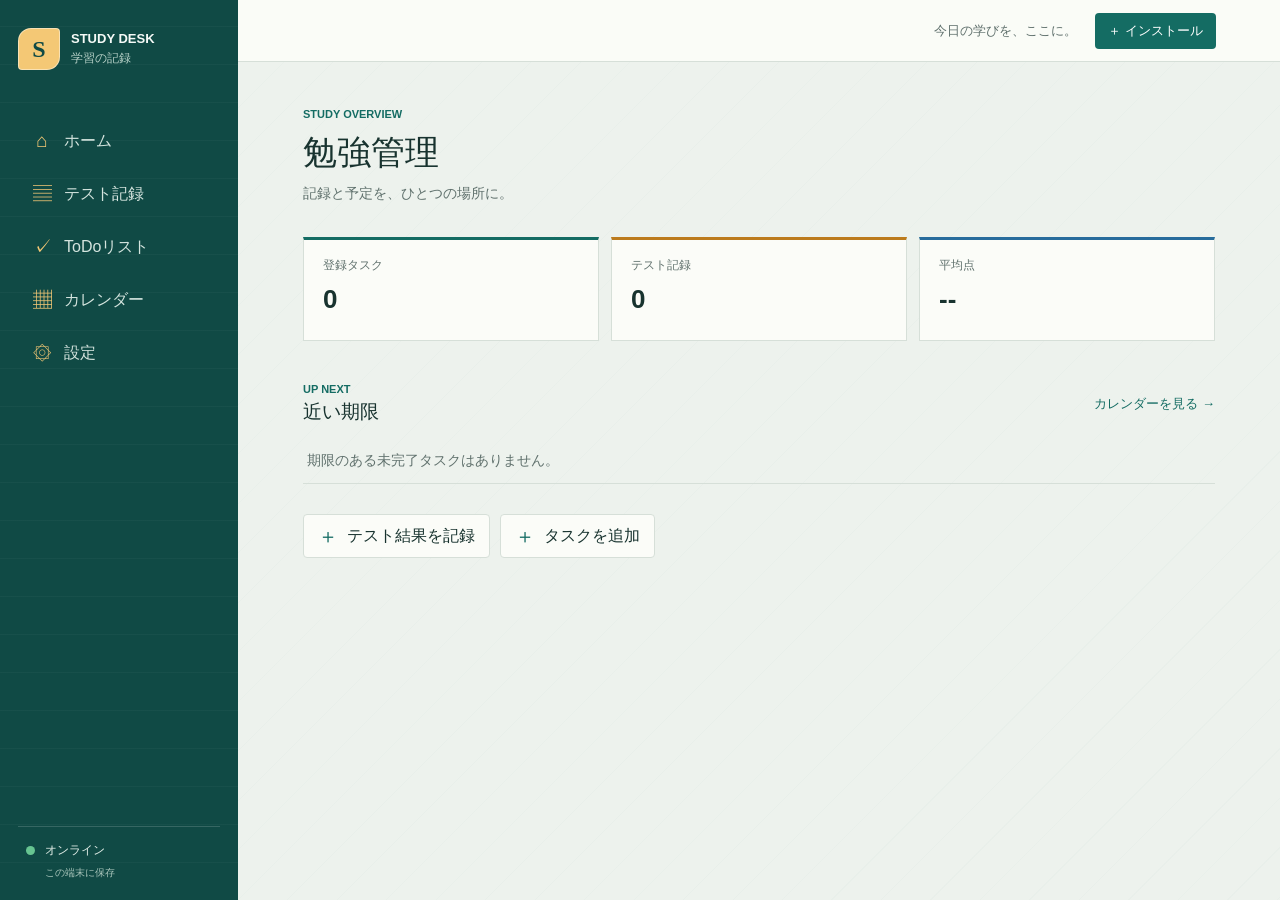
==== commit 63250d6e: "設定画面の通知タイミングをチェックボックス形式に変更し、テーマ設定の改善を実施" ====
--- a/pwa/index.html
+++ b/pwa/index.html
@@ -10,7 +10,7 @@
     <link rel="manifest" href="./manifest.webmanifest">
     <link rel="icon" href="./icon.svg" type="image/svg+xml">
     <link rel="apple-touch-icon" href="./icon.svg">
-    <link rel="stylesheet" href="./styles.css?v=4">
+    <link rel="stylesheet" href="./styles.css?v=5">
     <title>Study Desk</title>
   </head>
   <body>
@@ -23,9 +23,9 @@
         <nav class="main-nav" aria-label="メインメニュー">
           <button type="button" data-page="home"><span class="nav-symbol">⌂</span>ホーム</button>
           <button type="button" data-page="tests"><span class="nav-symbol">▤</span>テスト記録</button>
-          <button type="button" data-page="todos"><span class="nav-symbol">☑</span>ToDoリスト</button>
+          <button type="button" data-page="todos"><span class="nav-symbol">✓</span>ToDoリスト</button>
           <button type="button" data-page="calendar"><span class="nav-symbol">▦</span>カレンダー</button>
-          <button type="button" data-page="settings"><span class="nav-symbol">⚙</span>設定</button>
+          <button type="button" data-page="settings"><span class="nav-symbol">۞</span>設定</button>
         </nav>
         <div class="sidebar-foot">
           <span class="status-dot" aria-hidden="true"></span>
@@ -75,7 +75,7 @@
             </div>
             <form class="entry-form" id="test-form">
               <div class="form-heading"><span class="form-index">01</span><h2>結果を追加</h2></div>
-              <label>テスト名<input name="exam" type="text" placeholder="例：2年前期期末テスト"></label>
+              <label>テスト名<input name="exam" type="text" placeholder="例：2年学期期末テスト"></label>
               <div class="form-row">
                 <label>教科<input name="subject" type="text" placeholder="例：数学II" required></label>
                 <label>点数<input name="score" type="number" min="0" max="100" step="1" value="0" required></label>
@@ -105,11 +105,11 @@
             <div class="page-heading">
               <p class="eyebrow">TASKS & DEADLINES</p>
               <h1>ToDoリスト</h1>
-              <p class="page-lead">期限を決めて、ひとつずつ進めます。</p>
+              <p class="page-lead">期限を決めて、計画的に進めます。</p>
             </div>
             <form class="entry-form" id="todo-form">
               <div class="form-heading"><span class="form-index">01</span><h2>タスクを追加</h2></div>
-              <label class="date-label">件名 <span>必須</span><input name="task" type="text" placeholder="例：数学の課題" required></label>
+              <label class="date-label">件名 <input name="task" type="text" placeholder="例：数学の課題" required></label>
               <label class="date-label">範囲 <span>任意</span><input name="scope" type="text" placeholder="例：p.20〜25"></label>
               <label class="date-label">期限 <span>任意</span><input name="dueDate" type="date"></label>
               <button class="primary-button" type="submit">追加する <span aria-hidden="true">＋</span></button>
@@ -167,14 +167,15 @@
                   <span id="notification-status" role="status">通知はオフです。</span>
                 </div>
                 <button class="secondary-button" id="notification-toggle" type="button">通知を有効にする</button>
-                <label class="settings-control">
+                <div class="settings-control">
                   <span>通知するタイミング</span>
-                  <select id="notification-timing">
-                    <option value="0">期限当日</option>
-                    <option value="1">1日前と当日</option>
-                    <option value="3">3日前・1日前・当日</option>
-                  </select>
-                </label>
+                  <div id="notification-timing" class="notification-timing-options" role="group" aria-label="通知するタイミング">
+                    <label><input type="checkbox" data-reminder-day value="0">当日</label>
+                    <label><input type="checkbox" data-reminder-day value="1">1日前</label>
+                    <label><input type="checkbox" data-reminder-day value="2">2日前</label>
+                    <label><input type="checkbox" data-reminder-day value="3">3日前</label>
+                  </div>
+                </div>
                 <p class="settings-note">通知を受け取るにはブラウザーの許可が必要です。通知はこのアプリを開いている間に確認されます。アプリを閉じている間の通知は行われません。</p>
               </div>
             </section>
@@ -190,7 +191,7 @@
                 <label class="secondary-button file-button">CSVを読み込む<input id="import-todos" type="file" accept=".csv,text/csv"></label>
                 <button class="secondary-button" id="export-todos" type="button">CSVを書き出す</button>
               </div>
-              <p class="privacy-note">ブラウザーのデータを消去すると記録も削除されます。定期的にCSVへ書き出してください。</p>
+              <p class="privacy-note">ブラウザーのキャッシュを消去されると記録も削除されます。定期的にCSVへ書き出してください。</p>
             </section>
             <section class="content-section settings-section">
               <div class="section-heading"><div><p class="eyebrow">UPDATE HISTORY</p><h2>アップデート履歴</h2></div></div>
@@ -225,12 +226,12 @@
         <nav class="mobile-nav" aria-label="メインメニュー">
           <button type="button" data-page="home"><span>⌂</span>ホーム</button>
           <button type="button" data-page="tests"><span>▤</span>テスト</button>
-          <button type="button" data-page="todos"><span>☑</span>ToDo</button>
+          <button type="button" data-page="todos"><span>✓</span>ToDo</button>
           <button type="button" data-page="calendar"><span>▦</span>予定</button>
-          <button type="button" data-page="settings"><span>⚙</span>設定</button>
+          <button type="button" data-page="settings"><span>۞</span>設定</button>
         </nav>
       </div>
     </div>
-    <script src="./app.js?v=4" defer></script>
+    <script src="./app.js?v=5" defer></script>
   </body>
 </html>
--- a/pwa/styles.css
+++ b/pwa/styles.css
@@ -271,7 +271,7 @@
 
 h1 {
   margin-bottom: 9px;
-  font-family: Georgia, "Yu Mincho", serif;
+  font-family: Georgia, "YU Gothic UI";
   font-size: 34px;
   font-weight: 600;
 }
@@ -958,6 +958,26 @@
   border-radius: 3px;
   color: var(--ink);
   background: var(--paper);
+}
+
+.notification-timing-options {
+  display: flex;
+  flex-wrap: wrap;
+  gap: 10px 14px;
+  margin-top: 4px;
+}
+
+.notification-timing-options label {
+  display: inline-flex;
+  align-items: center;
+  gap: 6px;
+  color: var(--ink);
+  font-size: 12px;
+  line-height: 1.5;
+}
+
+.notification-timing-options input {
+  accent-color: var(--green);
 }
 
 .notification-settings .secondary-button {
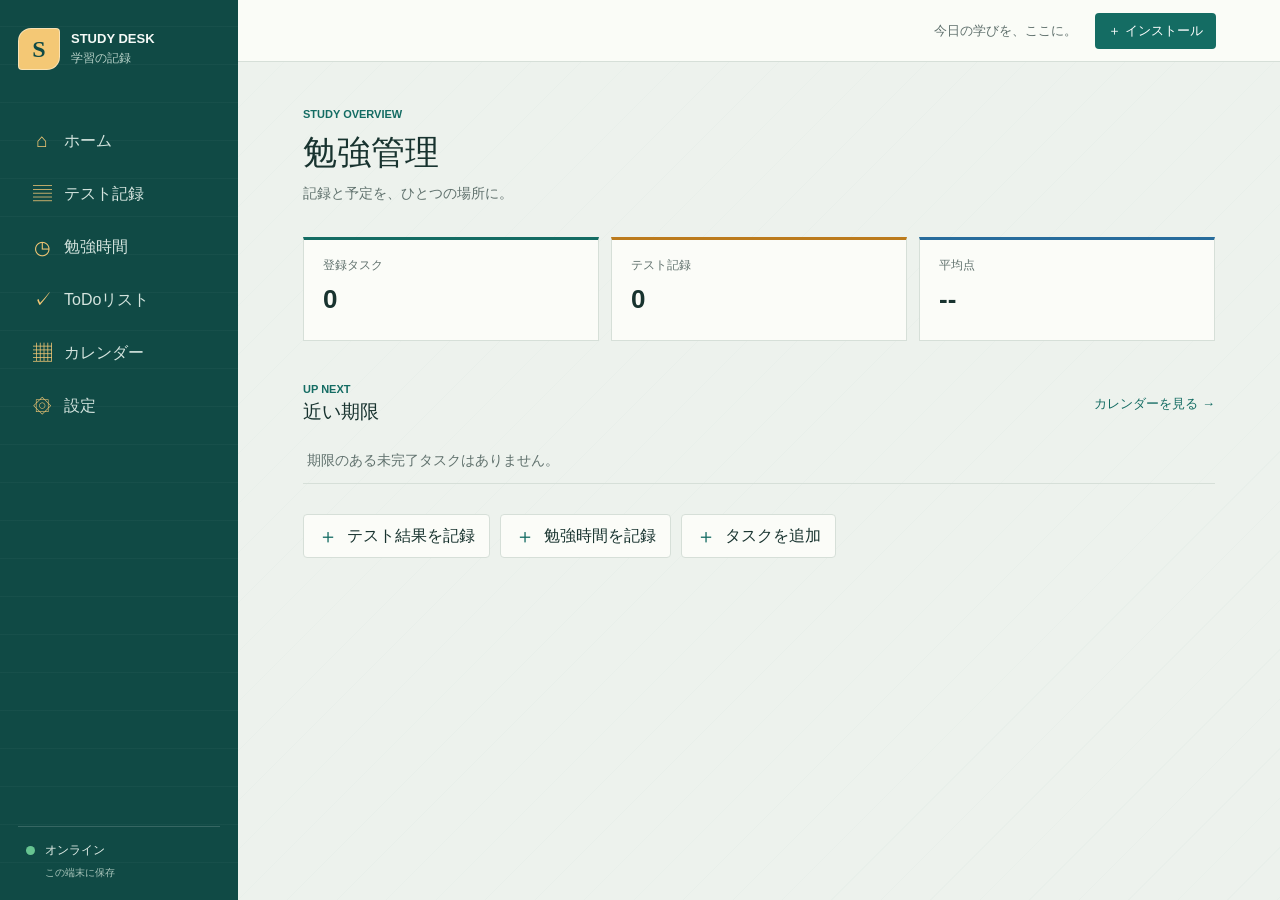
==== commit f6468f3e: "勉強時間の記録機能を追加し、日別・月別・年別のグラフ表示を実装。関連するUIを更新し、スタイルを改善。" ====
--- a/pwa/index.html
+++ b/pwa/index.html
@@ -4,13 +4,13 @@
     <meta charset="utf-8">
     <meta name="viewport" content="width=device-width, initial-scale=1, viewport-fit=cover">
     <meta name="theme-color" content="#146c63">
-    <meta name="description" content="テスト記録とToDoを端末に保存して管理する勉強アプリ">
+    <meta name="description" content="勉強時間・テスト記録とToDoを端末に保存して管理する勉強アプリ">
     <meta name="apple-mobile-web-app-capable" content="yes">
     <meta name="apple-mobile-web-app-status-bar-style" content="default">
     <link rel="manifest" href="./manifest.webmanifest">
     <link rel="icon" href="./icon.svg" type="image/svg+xml">
     <link rel="apple-touch-icon" href="./icon.svg">
-    <link rel="stylesheet" href="./styles.css?v=5">
+    <link rel="stylesheet" href="./styles.css?v=6">
     <title>Study Desk</title>
   </head>
   <body>
@@ -23,6 +23,7 @@
         <nav class="main-nav" aria-label="メインメニュー">
           <button type="button" data-page="home"><span class="nav-symbol">⌂</span>ホーム</button>
           <button type="button" data-page="tests"><span class="nav-symbol">▤</span>テスト記録</button>
+          <button type="button" data-page="study"><span class="nav-symbol">◷</span>勉強時間</button>
           <button type="button" data-page="todos"><span class="nav-symbol">✓</span>ToDoリスト</button>
           <button type="button" data-page="calendar"><span class="nav-symbol">▦</span>カレンダー</button>
           <button type="button" data-page="settings"><span class="nav-symbol">۞</span>設定</button>
@@ -63,6 +64,7 @@
             </section>
             <div class="quick-actions">
               <button class="action-link" type="button" data-go="tests"><span>＋</span>テスト結果を記録</button>
+              <button class="action-link" type="button" data-go="study"><span>＋</span>勉強時間を記録</button>
               <button class="action-link" type="button" data-go="todos"><span>＋</span>タスクを追加</button>
             </div>
           </section>
@@ -96,6 +98,53 @@
                 <table>
                   <thead><tr><th>テスト</th><th>教科</th><th>点数</th><th><span class="visually-hidden">操作</span></th></tr></thead>
                   <tbody id="test-results"></tbody>
+                </table>
+              </div>
+            </section>
+          </section>
+
+          <section class="screen" data-screen="study" hidden>
+            <div class="page-heading">
+              <p class="eyebrow">STUDY TIME LOG</p>
+              <h1>勉強時間</h1>
+              <p class="page-lead">学習した時間を記録して、積み重ねをグラフで確認できます。</p>
+            </div>
+            <form class="entry-form study-entry-form" id="study-form">
+              <div class="form-heading"><span class="form-index">01</span><h2>勉強時間を記録</h2></div>
+              <label>日付<input name="date" type="date" required></label>
+              <label>教科・内容 <span>任意</span><input name="subject" type="text" placeholder="例：数学、英単語"></label>
+              <label>勉強時間（分）<input name="minutes" type="number" min="1" max="1440" step="1" placeholder="例：60" required></label>
+              <button class="primary-button" type="submit">記録する <span aria-hidden="true">＋</span></button>
+            </form>
+            <section class="content-section study-chart-section">
+              <div class="section-heading study-section-heading">
+                <div><p class="eyebrow">STUDY CHART</p><h2>勉強時間の推移</h2></div>
+                <div class="study-period-tabs" role="group" aria-label="グラフの期間">
+                  <button type="button" data-study-period="daily" aria-pressed="true">日ごと</button>
+                  <button type="button" data-study-period="monthly" aria-pressed="false">月ごと</button>
+                  <button type="button" data-study-period="yearly" aria-pressed="false">年ごと</button>
+                </div>
+              </div>
+              <div class="calendar-toolbar study-chart-toolbar">
+                <button class="month-button" id="study-previous" type="button" aria-label="前の期間">←</button>
+                <h2 id="study-chart-title"></h2>
+                <button class="month-button" id="study-next" type="button" aria-label="次の期間">→</button>
+              </div>
+              <div class="study-summary" aria-live="polite">
+                <span id="study-total-label">合計</span><strong id="study-total">0分</strong>
+                <span id="study-entry-count">0件の記録</span>
+              </div>
+              <p class="study-chart-unit">棒グラフ内の数値は分です。</p>
+              <div class="study-chart-scroll">
+                <div class="study-chart" id="study-chart" role="list" aria-label="勉強時間の棒グラフ"></div>
+              </div>
+            </section>
+            <section class="content-section">
+              <div class="section-heading"><div><p class="eyebrow">STUDY LOGS</p><h2>記録一覧</h2></div></div>
+              <div class="table-wrap">
+                <table>
+                  <thead><tr><th>日付</th><th>教科・内容</th><th>勉強時間</th><th><span class="visually-hidden">操作</span></th></tr></thead>
+                  <tbody id="study-results"></tbody>
                 </table>
               </div>
             </section>
@@ -179,6 +228,14 @@
                 <p class="settings-note">通知を受け取るにはブラウザーの許可が必要です。通知はこのアプリを開いている間に確認されます。アプリを閉じている間の通知は行われません。</p>
               </div>
             </section>
+            <section class="content-section settings-section">
+              <div class="section-heading"><div><p class="eyebrow">DATA</p><h2>記録件数</h2></div></div>
+              <div class="data-counts">
+                <p>テスト記録<strong id="settings-test-count">0</strong>件</p>
+                <p>勉強時間<strong id="settings-study-count">0</strong>件</p>
+                <p>ToDo<strong id="settings-todo-count">0</strong>件</p>
+              </div>
+            </section>
             <section class="content-section transfer-section">
               <div class="section-heading"><div><p class="eyebrow">CSV TRANSFER</p><h2>読み込み・書き出し</h2></div></div>
               <div class="transfer-row">
@@ -191,11 +248,26 @@
                 <label class="secondary-button file-button">CSVを読み込む<input id="import-todos" type="file" accept=".csv,text/csv"></label>
                 <button class="secondary-button" id="export-todos" type="button">CSVを書き出す</button>
               </div>
+              <div class="transfer-row">
+                <div><strong>勉強時間</strong><span>勉強時間の記録をCSVで保存できます。</span></div>
+                <label class="secondary-button file-button">CSVを読み込む<input id="import-study" type="file" accept=".csv,text/csv"></label>
+                <button class="secondary-button" id="export-study" type="button">CSVを書き出す</button>
+              </div>
               <p class="privacy-note">ブラウザーのキャッシュを消去されると記録も削除されます。定期的にCSVへ書き出してください。</p>
             </section>
             <section class="content-section settings-section">
               <div class="section-heading"><div><p class="eyebrow">UPDATE HISTORY</p><h2>アップデート履歴</h2></div></div>
               <ol class="update-history">
+                <li><time datetime="2026-11-16">2026-11-16</time><div>
+                  <strong>勉強時間の記録とグラフ</strong>
+                  <span>勉強時間を記録し、日別・月別・年別にグラフで確認できるようにしました</span>
+                </div></li>
+                <li><time datetime="2026-10-27">2026-10-30</time><div>
+                  <strong>通知の設定方法の変更</strong>
+                  <span>通知する日にちを日別に選択できるようにしました</span>
+                  <strong>その他修正</strong>
+                  <span>見た目を改善したり不具合を修正したりしました</span>
+                </div></li>
                 <li><time datetime="2026-10-27">2026-10-27</time><div>
                   <strong>ToDoリストの「範囲」の追加</strong>
                   <span>課題などの範囲を別で記述できるようにしました</span>
@@ -226,12 +298,13 @@
         <nav class="mobile-nav" aria-label="メインメニュー">
           <button type="button" data-page="home"><span>⌂</span>ホーム</button>
           <button type="button" data-page="tests"><span>▤</span>テスト</button>
+          <button type="button" data-page="study"><span>◷</span>勉強時間</button>
           <button type="button" data-page="todos"><span>✓</span>ToDo</button>
           <button type="button" data-page="calendar"><span>▦</span>予定</button>
           <button type="button" data-page="settings"><span>۞</span>設定</button>
         </nav>
       </div>
     </div>
-    <script src="./app.js?v=5" defer></script>
+    <script src="./app.js?v=6" defer></script>
   </body>
 </html>
--- a/pwa/styles.css
+++ b/pwa/styles.css
@@ -550,6 +550,132 @@
   margin: 15px 0;
 }
 
+.study-period-tabs {
+  display: flex;
+  flex-wrap: wrap;
+  gap: 4px;
+  padding: 3px;
+  border: 1px solid var(--line);
+  border-radius: 4px;
+  background: var(--paper);
+}
+
+.study-period-tabs button {
+  min-height: 34px;
+  padding: 0 11px;
+  border: 0;
+  border-radius: 3px;
+  color: var(--muted);
+  background: transparent;
+  font-size: 12px;
+  cursor: pointer;
+}
+
+.study-period-tabs button[aria-pressed="true"] {
+  color: white;
+  background: var(--green);
+}
+
+.study-chart-section {
+  max-width: 940px;
+}
+
+.study-chart-toolbar {
+  margin: 20px 0 10px;
+}
+
+.study-summary {
+  display: flex;
+  align-items: baseline;
+  gap: 9px;
+  margin: 0 0 12px;
+  color: var(--muted);
+  font-size: 12px;
+}
+
+.study-summary strong {
+  color: var(--ink);
+  font-size: 20px;
+}
+
+.study-summary span:last-child {
+  margin-left: auto;
+}
+
+.study-chart-unit {
+  margin: -5px 0 8px;
+  color: var(--muted);
+  font-size: 10px;
+  text-align: right;
+}
+
+.study-chart-scroll {
+  overflow-x: auto;
+  padding: 8px 4px 0;
+  border: 1px solid var(--line);
+  background: var(--paper);
+}
+
+.study-chart {
+  display: grid;
+  min-width: 620px;
+  height: 245px;
+  grid-auto-columns: minmax(0, 1fr);
+  grid-auto-flow: column;
+  gap: 5px;
+  align-items: end;
+}
+
+.study-chart[data-period="daily"] {
+  min-width: 720px;
+}
+
+.study-bar-column {
+  display: grid;
+  min-width: 0;
+  height: 100%;
+  grid-template-rows: 27px minmax(0, 1fr) 25px;
+  align-items: end;
+  text-align: center;
+}
+
+.study-bar-value,
+.study-bar-label {
+  overflow: hidden;
+  color: var(--muted);
+  font-size: 9px;
+  text-overflow: clip;
+  white-space: nowrap;
+}
+
+.study-bar-value {
+  align-self: center;
+}
+
+.study-bar-label {
+  align-self: center;
+}
+
+.study-bar-track {
+  display: flex;
+  height: 100%;
+  align-items: end;
+  justify-content: center;
+  border-bottom: 1px solid var(--line);
+  background: repeating-linear-gradient(to top, transparent 0 39px, var(--line) 40px);
+}
+
+.study-bar {
+  width: min(72%, 28px);
+  min-height: 0;
+  border-radius: 3px 3px 0 0;
+  background: var(--green);
+}
+
+.study-entry-form {
+  max-width: 680px;
+}
+
 .score-summary div {
   display: grid;
   gap: 5px;
@@ -1140,6 +1266,23 @@
     font-size: 21px;
   }
 
+  .study-section-heading {
+    align-items: flex-start;
+    flex-direction: column;
+  }
+
+  .study-period-tabs {
+    width: 100%;
+  }
+
+  .study-period-tabs button {
+    flex: 1;
+  }
+
+  .study-chart {
+    height: 220px;
+  }
+
   .form-row {
     grid-template-columns: minmax(0, 1fr) 105px;
     gap: 9px;
@@ -1237,7 +1380,7 @@
     z-index: 10;
     inset: auto 0 0;
     display: grid;
-    grid-template-columns: repeat(5, minmax(0, 1fr));
+    grid-template-columns: repeat(6, minmax(0, 1fr));
     padding: 7px 5px calc(7px + env(safe-area-inset-bottom));
     border-top: 1px solid var(--line);
     background: rgb(251 252 248 / 97%);
